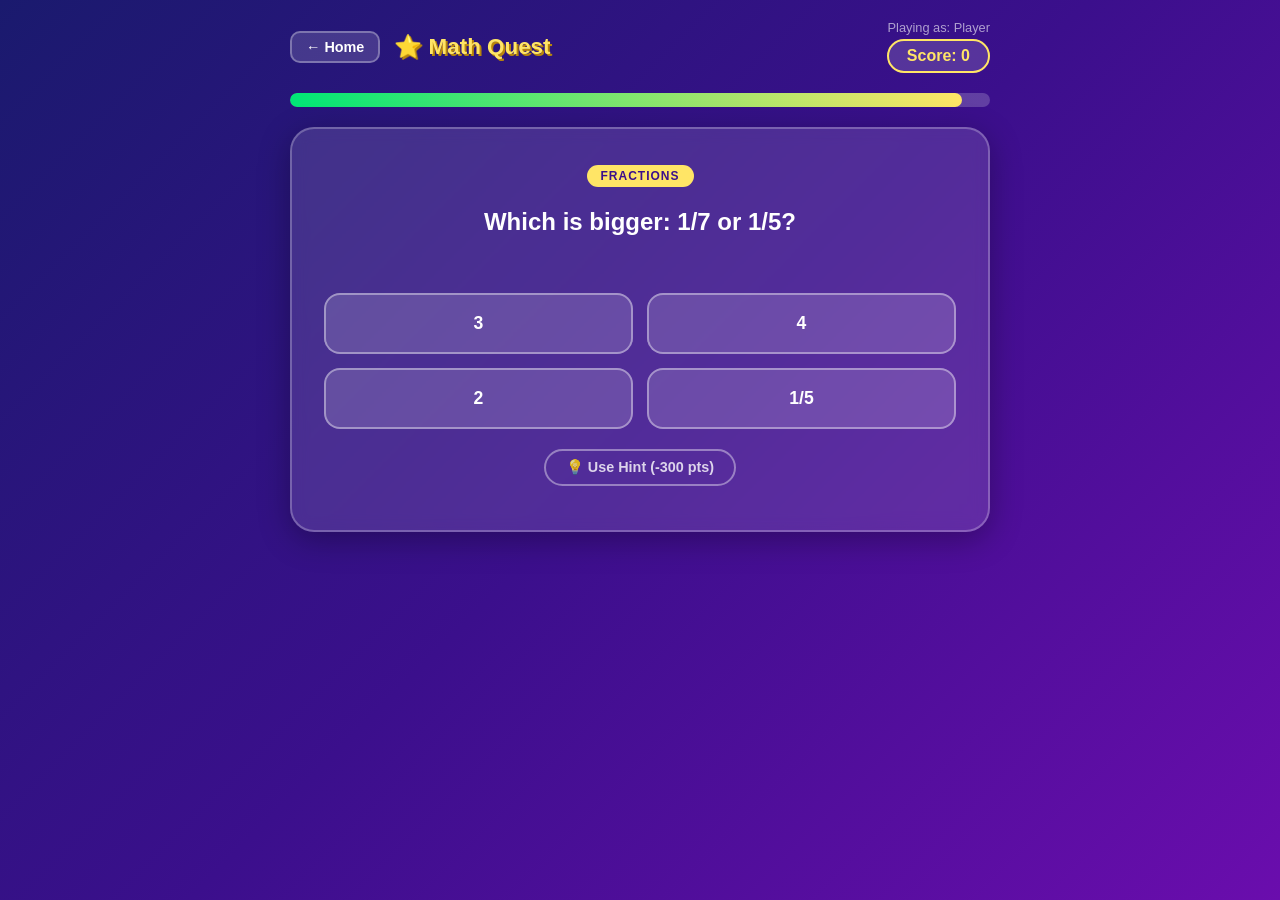
==== game.html @ cab4cd12 "Initial commit: Math Quest game for Grade 3/4 students" ====
﻿<!DOCTYPE html>
<html lang="en">
<head>
  <meta charset="UTF-8" />
  <meta name="viewport" content="width=device-width, initial-scale=1.0" />
  <title>Math Quest - Play</title>
  <style>
    * { box-sizing: border-box; margin: 0; padding: 0; }
    body {
      font-family: "Segoe UI", sans-serif;
      background: linear-gradient(135deg, #1a1a6e, #3b0f8c, #6a0dad);
      min-height: 100vh;
      display: flex;
      flex-direction: column;
      align-items: center;
      padding: 20px;
      color: white;
    }
    #header {
      width: 100%; max-width: 700px;
      display: flex; justify-content: space-between; align-items: center;
      margin-bottom: 20px;
    }
    #left-header { display: flex; align-items: center; gap: 14px; }
    #back-btn {
      background: rgba(255,255,255,0.15); border: 2px solid rgba(255,255,255,0.3);
      border-radius: 10px; color: white; font-size: 0.9rem; font-weight: 600;
      padding: 6px 14px; cursor: pointer; transition: background 0.15s;
      text-decoration: none;
    }
    #back-btn:hover { background: rgba(255,255,255,0.25); }
    #game-title { font-size: 1.4rem; font-weight: 800; color: #ffe566; text-shadow: 2px 2px 0 #b8860b; }
    #right-header { display: flex; flex-direction: column; align-items: flex-end; gap: 4px; }
    #player-name { font-size: 0.8rem; color: rgba(255,255,255,0.6); }
    #score-display {
      background: rgba(255,255,255,0.15); border: 2px solid #ffe566;
      border-radius: 30px; padding: 6px 18px; font-size: 1rem; font-weight: 700; color: #ffe566;
    }
    #timer-bar-wrap {
      width: 100%; max-width: 700px;
      background: rgba(255,255,255,0.2); border-radius: 10px; height: 14px;
      margin-bottom: 20px; overflow: hidden;
    }
    #timer-bar {
      height: 100%; width: 100%;
      background: linear-gradient(90deg, #00e676, #ffe566);
      border-radius: 10px; transition: width 0.1s linear, background 0.5s;
    }
    #question-card {
      background: rgba(255,255,255,0.12); border: 2px solid rgba(255,255,255,0.25);
      border-radius: 24px; padding: 36px 32px 28px; width: 100%; max-width: 700px;
      text-align: center; backdrop-filter: blur(8px); box-shadow: 0 8px 32px rgba(0,0,0,0.3);
    }
    #topic-badge {
      display: inline-block; background: #ffe566; color: #3b0f8c;
      font-size: 0.75rem; font-weight: 800; text-transform: uppercase;
      letter-spacing: 1px; border-radius: 20px; padding: 4px 14px; margin-bottom: 18px;
    }
    #question-text { font-size: 1.5rem; font-weight: 700; line-height: 1.4; margin-bottom: 28px; min-height: 60px; }
    #choices { display: grid; grid-template-columns: 1fr 1fr; gap: 14px; margin-bottom: 20px; }
    .choice-btn {
      background: rgba(255,255,255,0.15); border: 2px solid rgba(255,255,255,0.4);
      border-radius: 16px; color: white; font-size: 1.1rem; font-weight: 700;
      padding: 18px 12px; cursor: pointer;
      transition: background 0.15s, transform 0.1s, border-color 0.15s;
    }
    .choice-btn:hover { background: rgba(255,255,255,0.28); transform: scale(1.03); }
    .choice-btn.correct { background: #00c853; border-color: #00e676; }
    .choice-btn.wrong   { background: #d32f2f; border-color: #ff5252; }
    .choice-btn:disabled { cursor: default; transform: none; }
    #typed-area { display: flex; gap: 12px; margin-bottom: 20px; justify-content: center; }
    #typed-input {
      background: rgba(255,255,255,0.15); border: 2px solid rgba(255,255,255,0.4);
      border-radius: 14px; color: white; font-size: 1.2rem; font-weight: 700;
      padding: 14px 20px; width: 200px; text-align: center; outline: none;
    }
    #typed-input::placeholder { color: rgba(255,255,255,0.5); }
    #typed-input:focus { border-color: #ffe566; }
    #submit-btn {
      background: #ffe566; border: none; border-radius: 14px; color: #3b0f8c;
      font-size: 1.1rem; font-weight: 800; padding: 14px 28px; cursor: pointer;
      transition: transform 0.1s, background 0.15s;
    }
    #submit-btn:hover { transform: scale(1.05); background: #ffd700; }
    #hint-btn {
      background: transparent; border: 2px solid rgba(255,255,255,0.4);
      border-radius: 30px; color: rgba(255,255,255,0.8); font-size: 0.9rem;
      font-weight: 600; padding: 8px 20px; cursor: pointer;
      transition: background 0.15s, border-color 0.15s; margin-bottom: 16px;
    }
    #hint-btn:hover { background: rgba(255,255,255,0.12); border-color: white; }
    #hint-text {
      background: rgba(255,230,100,0.15); border: 1px solid #ffe566;
      border-radius: 12px; color: #ffe566; font-size: 0.95rem;
      padding: 12px 18px; margin-bottom: 16px; display: none; text-align: left;
    }
    #feedback {
      position: fixed; top: 0; left: 0; right: 0; bottom: 0;
      display: none; flex-direction: column; align-items: center; justify-content: center;
      background: rgba(0,0,0,0.55); z-index: 10;
    }
    #feedback-box {
      background: white; border-radius: 28px; padding: 48px 56px;
      text-align: center; box-shadow: 0 16px 48px rgba(0,0,0,0.4);
      animation: popIn 0.2s ease;
    }
    @keyframes popIn { from { transform: scale(0.8); opacity: 0; } to { transform: scale(1); opacity: 1; } }
    #feedback-icon   { font-size: 4rem; margin-bottom: 12px; }
    #feedback-label  { font-size: 2rem; font-weight: 800; margin-bottom: 8px; }
    #feedback-points { font-size: 1.2rem; color: #555; margin-bottom: 6px; }
    #feedback-total  { font-size: 1rem; color: #888; }
    .feedback-correct #feedback-label { color: #00c853; }
    .feedback-wrong   #feedback-label { color: #d32f2f; }
  </style>
</head>
<body>
  <div id="header">
    <div id="left-header">
      <a id="back-btn" href="index.html">&#8592; Home</a>
      <div id="game-title">&#11088; Math Quest</div>
    </div>
    <div id="right-header">
      <div id="player-name"></div>
      <div id="score-display">Score: <span id="score-number">0</span></div>
    </div>
  </div>

  <div id="timer-bar-wrap"><div id="timer-bar"></div></div>

  <div id="question-card">
    <div id="topic-badge">Loading...</div>
    <div id="question-text">Get ready!</div>
    <div id="choices"></div>
    <div id="typed-area" style="display:none">
      <input id="typed-input" type="text" placeholder="Your answer..." autocomplete="off" />
      <button id="submit-btn" onclick="handleTypedSubmit()">Go!</button>
    </div>
    <button id="hint-btn" onclick="handleHint()">&#128161; Use Hint (-300 pts)</button>
    <div id="hint-text"></div>
  </div>

  <div id="feedback">
    <div id="feedback-box">
      <div id="feedback-icon"></div>
      <div id="feedback-label"></div>
      <div id="feedback-points"></div>
      <div id="feedback-total"></div>
    </div>
  </div>

  <script src="scoring.js"></script>
  <script src="hints.js"></script>
  <script src="questionGenerator.js"></script>
  <script>
    var MULTIPLE_CHOICE_TOPICS = ["fractions", "telling time", "place value", "equals sign"];
    var currentQuestion = null;
    var timerInterval = null;
    var TIME_LIMIT = 30;
    var timeLeft = TIME_LIMIT;
    var answered = false;

    function startGame() {
      var player = getCurrentPlayer();
      document.getElementById("player-name").textContent = "Playing as: " + player;
      updateScoreDisplay();
      loadNextQuestion();
    }

    function loadNextQuestion() {
      answered = false;
      currentQuestion = getQuestion();
      resetHint();
      document.getElementById("topic-badge").textContent = currentQuestion.topic.toUpperCase();
      document.getElementById("question-text").textContent = currentQuestion.question;
      document.getElementById("hint-text").style.display = "none";
      document.getElementById("hint-text").textContent = "";
      var isMultipleChoice = MULTIPLE_CHOICE_TOPICS.indexOf(currentQuestion.topic) !== -1;
      if (isMultipleChoice) { showMultipleChoice(); } else { showTypedInput(); }
      startCountdown();
      startTimer();
    }

    function showMultipleChoice() {
      document.getElementById("typed-area").style.display = "none";
      var choicesDiv = document.getElementById("choices");
      choicesDiv.style.display = "grid";
      choicesDiv.innerHTML = "";
      var options = generateChoices(currentQuestion.answer);
      options.forEach(function(option) {
        var btn = document.createElement("button");
        btn.className = "choice-btn";
        btn.textContent = option;
        btn.onclick = (function(b, o) { return function() { handleChoiceClick(b, o); }; })(btn, option);
        choicesDiv.appendChild(btn);
      });
    }

    function handleChoiceClick(btn, chosen) {
      if (answered) return;
      answered = true;
      stopCountdown();
      var result = submitAnswer(chosen, currentQuestion.answer);
      highlightChoices();
      showFeedback(result);
    }

    function highlightChoices() {
      var buttons = document.querySelectorAll(".choice-btn");
      buttons.forEach(function(b) {
        b.disabled = true;
        if (String(b.textContent).trim().toLowerCase() === String(currentQuestion.answer).trim().toLowerCase()) {
          b.classList.add("correct");
        } else {
          b.classList.add("wrong");
        }
      });
    }

    function generateChoices(correct) {
      var wrongs = [];
      var correctStr = String(correct);
      var numericAnswer = parseFloat(correct);
      if (!isNaN(numericAnswer)) {
        var offsets = [-2, -1, 1, 2, 3, -3, 5, -5];
        shuffleArray(offsets);
        for (var i = 0; i < offsets.length && wrongs.length < 3; i++) {
          var wrong = numericAnswer + offsets[i];
          if (wrong > 0 && String(wrong) !== correctStr && wrongs.indexOf(String(wrong)) === -1) {
            wrongs.push(String(wrong));
          }
        }
      } else {
        wrongs = generateNonNumericWrongs(correct);
      }
      var fallbacks = ["12", "8", "24", "16", "6"];
      for (var j = 0; wrongs.length < 3 && j < fallbacks.length; j++) {
        if (fallbacks[j] !== correctStr && wrongs.indexOf(fallbacks[j]) === -1) { wrongs.push(fallbacks[j]); }
      }
      var options = wrongs.slice(0, 3).concat([correctStr]);
      shuffleArray(options);
      return options;
    }

    function generateNonNumericWrongs(correct) {
      if (correct.indexOf("/") !== -1) {
        var parts = correct.split("/");
        var num = parseInt(parts[0]);
        var den = parseInt(parts[1]);
        return [(num+1)+"/"+den, num+"/"+(den+1), (num+1)+"/"+(den+1)];
      }
      if (correct === "yes") return ["no", "maybe", "sometimes"];
      if (correct === "no")  return ["yes", "maybe", "sometimes"];
      return ["10", "20", "30"];
    }

    function showTypedInput() {
      document.getElementById("choices").style.display = "none";
      document.getElementById("choices").innerHTML = "";
      document.getElementById("typed-area").style.display = "flex";
      var input = document.getElementById("typed-input");
      input.value = "";
      input.focus();
    }

    function handleTypedSubmit() {
      if (answered) return;
      var input = document.getElementById("typed-input");
      var playerAnswer = input.value.trim();
      if (!playerAnswer) return;
      answered = true;
      stopCountdown();
      var result = submitAnswer(playerAnswer, currentQuestion.answer);
      showFeedback(result);
    }

    document.getElementById("typed-input").addEventListener("keydown", function(e) {
      if (e.key === "Enter") handleTypedSubmit();
    });

    function handleHint() {
      var result = useHint(currentQuestion.hint);
      var hintDiv = document.getElementById("hint-text");
      hintDiv.textContent = String.fromCodePoint(128161) + " " + result.hint;
      hintDiv.style.display = "block";
      if (!result.alreadyUsed) updateScoreDisplay();
    }

    function startCountdown() {
      timeLeft = TIME_LIMIT;
      updateTimerBar();
      timerInterval = setInterval(function() {
        timeLeft -= 0.1;
        if (timeLeft <= 0) {
          timeLeft = 0; updateTimerBar();
          if (!answered) {
            answered = true; stopCountdown();
            showFeedback({ correct: false, pointsEarned: 0, timeTaken: TIME_LIMIT, totalScore: getTotalScore() });
          }
        } else { updateTimerBar(); }
      }, 100);
    }

    function stopCountdown() { clearInterval(timerInterval); }

    function updateTimerBar() {
      var pct = (timeLeft / TIME_LIMIT) * 100;
      var bar = document.getElementById("timer-bar");
      bar.style.width = pct + "%";
      if (pct > 50) { bar.style.background = "linear-gradient(90deg, #00e676, #ffe566)"; }
      else if (pct > 20) { bar.style.background = "linear-gradient(90deg, #ffe566, #ff9800)"; }
      else { bar.style.background = "linear-gradient(90deg, #ff5252, #d32f2f)"; }
    }

    function showFeedback(result) {
      updateScoreDisplay();
      var overlay = document.getElementById("feedback");
      var box = document.getElementById("feedback-box");
      document.getElementById("feedback-icon").textContent   = result.correct ? String.fromCodePoint(127881) : String.fromCodePoint(128556);
      document.getElementById("feedback-label").textContent  = result.correct ? "Correct!" : "Not quite!";
      document.getElementById("feedback-points").textContent = result.correct
        ? "+" + result.pointsEarned + " points  (" + result.timeTaken + "s)"
        : "The answer was: " + currentQuestion.answer;
      document.getElementById("feedback-total").textContent  = "Total score: " + result.totalScore;
      box.className = result.correct ? "feedback-correct" : "feedback-wrong";
      overlay.style.display = "flex";
      setTimeout(function() { overlay.style.display = "none"; loadNextQuestion(); }, 2000);
    }

    function updateScoreDisplay() {
      document.getElementById("score-number").textContent = getTotalScore();
    }

    function shuffleArray(arr) {
      for (var i = arr.length - 1; i > 0; i--) {
        var j = Math.floor(Math.random() * (i + 1));
        var temp = arr[i]; arr[i] = arr[j]; arr[j] = temp;
      }
    }

    startGame();
  </script>
</body>
</html>
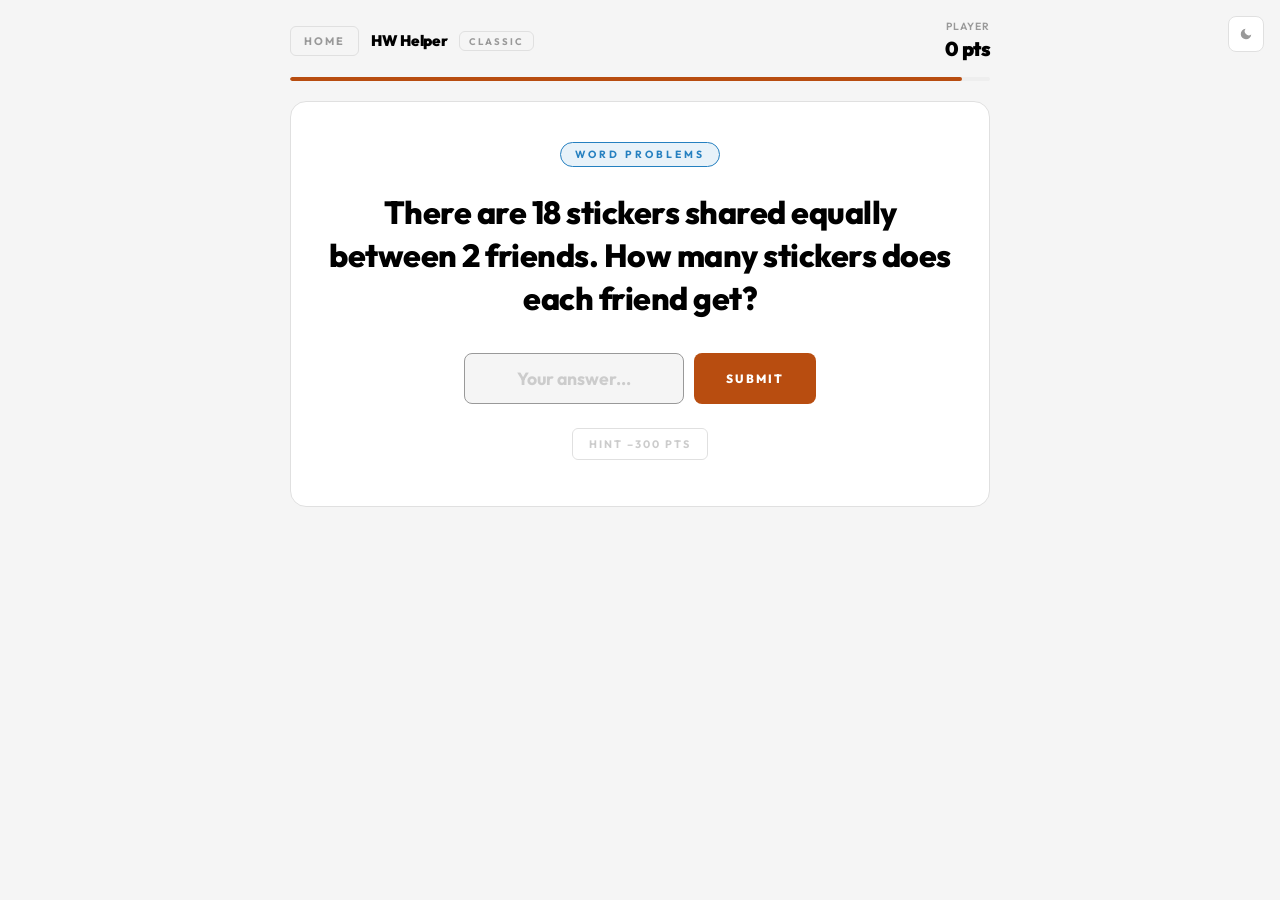
==== commit f43e56af: "Redesign UI, add homepage, and self-host Outfit font - Add home.html: landing page with hero, mode f" ====
--- a/game.html
+++ b/game.html
@@ -1,127 +1,181 @@
-﻿<!DOCTYPE html>
+<!DOCTYPE html>
 <html lang="en">
 <head>
   <meta charset="UTF-8" />
   <meta name="viewport" content="width=device-width, initial-scale=1.0" />
-  <title>Math Quest - Play</title>
+  <title>HW Helper</title>
+  <link rel="manifest" href="manifest.json" />
+  <link rel="stylesheet" href="theme.css" />
+  <script src="theme.js"></script>
   <style>
     * { box-sizing: border-box; margin: 0; padding: 0; }
     body {
-      font-family: "Segoe UI", sans-serif;
-      background: linear-gradient(135deg, #1a1a6e, #3b0f8c, #6a0dad);
+      font-family: 'Outfit', -apple-system, BlinkMacSystemFont, "Segoe UI", sans-serif;
+      background: var(--bg);
       min-height: 100vh;
-      display: flex;
-      flex-direction: column;
-      align-items: center;
-      padding: 20px;
-      color: white;
+      display: flex; flex-direction: column; align-items: center;
+      padding: 20px; color: var(--text);
     }
     #header {
       width: 100%; max-width: 700px;
       display: flex; justify-content: space-between; align-items: center;
-      margin-bottom: 20px;
-    }
-    #left-header { display: flex; align-items: center; gap: 14px; }
+      margin-bottom: 16px;
+    }
+    #left-header { display: flex; align-items: center; gap: 12px; }
     #back-btn {
-      background: rgba(255,255,255,0.15); border: 2px solid rgba(255,255,255,0.3);
-      border-radius: 10px; color: white; font-size: 0.9rem; font-weight: 600;
-      padding: 6px 14px; cursor: pointer; transition: background 0.15s;
-      text-decoration: none;
-    }
-    #back-btn:hover { background: rgba(255,255,255,0.25); }
-    #game-title { font-size: 1.4rem; font-weight: 800; color: #ffe566; text-shadow: 2px 2px 0 #b8860b; }
-    #right-header { display: flex; flex-direction: column; align-items: flex-end; gap: 4px; }
-    #player-name { font-size: 0.8rem; color: rgba(255,255,255,0.6); }
-    #score-display {
-      background: rgba(255,255,255,0.15); border: 2px solid #ffe566;
-      border-radius: 30px; padding: 6px 18px; font-size: 1rem; font-weight: 700; color: #ffe566;
-    }
+      background: transparent; border: 1px solid var(--border);
+      border-radius: 6px; color: var(--text-tertiary); font-family: inherit;
+      font-size: 0.68rem; font-weight: 700; letter-spacing: 2px; text-transform: uppercase;
+      padding: 7px 13px; cursor: pointer; text-decoration: none;
+    }
+    #back-btn:hover { border-color: var(--blue); color: var(--blue); }
+    #game-title { font-size: 0.95rem; font-weight: 900; letter-spacing: -0.3px; color: var(--text); }
+    #mode-badge {
+      font-size: 0.6rem; font-weight: 700; letter-spacing: 2px; text-transform: uppercase;
+      color: var(--text-tertiary); border: 1px solid var(--border); border-radius: 6px; padding: 3px 9px;
+    }
+    #right-header { display: flex; flex-direction: column; align-items: flex-end; gap: 3px; }
+    #player-name { font-size: 0.65rem; font-weight: 600; letter-spacing: 1px; text-transform: uppercase; color: var(--text-tertiary); }
+    #score-display { font-size: 1.25rem; font-weight: 900; color: var(--text); letter-spacing: -0.5px; }
+    #question-counter { font-size: 1rem; font-weight: 800; color: var(--text); letter-spacing: -0.3px; display: none; }
+    #streak-display { font-size: 0.72rem; font-weight: 700; color: var(--text-tertiary); letter-spacing: 1px; display: none; }
     #timer-bar-wrap {
       width: 100%; max-width: 700px;
-      background: rgba(255,255,255,0.2); border-radius: 10px; height: 14px;
+      background: var(--surface-raised); border-radius: 3px; height: 4px;
       margin-bottom: 20px; overflow: hidden;
     }
-    #timer-bar {
-      height: 100%; width: 100%;
-      background: linear-gradient(90deg, #00e676, #ffe566);
-      border-radius: 10px; transition: width 0.1s linear, background 0.5s;
-    }
+    #timer-bar { height: 100%; width: 100%; background: var(--accent); border-radius: 2px; transition: width 0.1s linear; }
     #question-card {
-      background: rgba(255,255,255,0.12); border: 2px solid rgba(255,255,255,0.25);
-      border-radius: 24px; padding: 36px 32px 28px; width: 100%; max-width: 700px;
-      text-align: center; backdrop-filter: blur(8px); box-shadow: 0 8px 32px rgba(0,0,0,0.3);
+      background: var(--surface); border: 1px solid var(--border);
+      border-radius: 16px; padding: 40px 36px 32px; width: 100%; max-width: 700px;
+      text-align: center;
     }
     #topic-badge {
-      display: inline-block; background: #ffe566; color: #3b0f8c;
-      font-size: 0.75rem; font-weight: 800; text-transform: uppercase;
-      letter-spacing: 1px; border-radius: 20px; padding: 4px 14px; margin-bottom: 18px;
-    }
-    #question-text { font-size: 1.5rem; font-weight: 700; line-height: 1.4; margin-bottom: 28px; min-height: 60px; }
-    #choices { display: grid; grid-template-columns: 1fr 1fr; gap: 14px; margin-bottom: 20px; }
+      display: inline-block; background: var(--blue-muted); color: var(--blue);
+      font-size: 0.65rem; font-weight: 700; text-transform: uppercase;
+      letter-spacing: 3px; border: 1px solid var(--blue);
+      border-radius: 100px; padding: 5px 14px; margin-bottom: 24px;
+      opacity: 0.85;
+    }
+    #question-text {
+      font-size: 2rem; font-weight: 800; line-height: 1.35;
+      margin-bottom: 32px; min-height: 60px; letter-spacing: -0.5px;
+    }
+    #typed-area { display: flex; gap: 10px; margin-bottom: 24px; justify-content: center; flex-wrap: wrap; }
+    #typed-input {
+      background: var(--bg); border: 1px solid var(--border);
+      border-radius: 8px; color: var(--text); font-family: inherit; font-size: 1.1rem; font-weight: 700;
+      padding: 13px 18px; width: 220px; text-align: center; outline: none;
+    }
+    #typed-input::placeholder { color: var(--text-quaternary); }
+    #typed-input:focus { border-color: var(--text-tertiary); }
+    #submit-btn {
+      background: var(--accent); border: none; border-radius: 8px; color: var(--accent-text);
+      font-family: inherit; font-size: 0.75rem; font-weight: 800;
+      letter-spacing: 2px; text-transform: uppercase;
+      padding: 13px 32px; cursor: pointer;
+      transition: background 0.12s, transform 0.08s;
+    }
+    #submit-btn:active { transform: scale(0.98); }
+    #submit-btn:hover { background: var(--accent-hover); }
+    #hint-btn {
+      background: transparent; border: 1px solid var(--border);
+      border-radius: 6px; color: var(--text-quaternary); font-family: inherit; font-size: 0.68rem;
+      font-weight: 700; letter-spacing: 2px; text-transform: uppercase;
+      padding: 8px 16px; cursor: pointer; margin-bottom: 14px;
+    }
+    #hint-btn:hover { border-color: var(--blue); color: var(--blue); background: var(--blue-muted); }
+    #hint-text {
+      background: var(--bg); border: 1px solid var(--border);
+      border-radius: 8px; color: var(--text-secondary); font-size: 0.88rem;
+      padding: 14px 18px; margin-bottom: 14px; display: none; text-align: left; line-height: 1.6;
+    }
+    /* ── Multiple choice ── */
+    #choices { display: none; grid-template-columns: 1fr 1fr; gap: 8px; margin-bottom: 24px; }
     .choice-btn {
-      background: rgba(255,255,255,0.15); border: 2px solid rgba(255,255,255,0.4);
-      border-radius: 16px; color: white; font-size: 1.1rem; font-weight: 700;
-      padding: 18px 12px; cursor: pointer;
-      transition: background 0.15s, transform 0.1s, border-color 0.15s;
-    }
-    .choice-btn:hover { background: rgba(255,255,255,0.28); transform: scale(1.03); }
-    .choice-btn.correct { background: #00c853; border-color: #00e676; }
-    .choice-btn.wrong   { background: #d32f2f; border-color: #ff5252; }
+      background: var(--surface-raised); border: 1px solid var(--border);
+      border-radius: 10px; color: var(--text-dim); font-family: inherit;
+      font-size: 1rem; font-weight: 700; padding: 16px 12px; cursor: pointer;
+      text-align: center; letter-spacing: -0.2px;
+      transition: border-color 0.15s, background 0.15s, transform 0.08s;
+    }
+    .choice-btn:hover { border-color: var(--accent); background: var(--accent-muted); color: var(--text); transform: translateY(-1px); }
+    .choice-btn:active { transform: translateY(0); }
     .choice-btn:disabled { cursor: default; transform: none; }
-    #typed-area { display: flex; gap: 12px; margin-bottom: 20px; justify-content: center; }
-    #typed-input {
-      background: rgba(255,255,255,0.15); border: 2px solid rgba(255,255,255,0.4);
-      border-radius: 14px; color: white; font-size: 1.2rem; font-weight: 700;
-      padding: 14px 20px; width: 200px; text-align: center; outline: none;
-    }
-    #typed-input::placeholder { color: rgba(255,255,255,0.5); }
-    #typed-input:focus { border-color: #ffe566; }
-    #submit-btn {
-      background: #ffe566; border: none; border-radius: 14px; color: #3b0f8c;
-      font-size: 1.1rem; font-weight: 800; padding: 14px 28px; cursor: pointer;
-      transition: transform 0.1s, background 0.15s;
-    }
-    #submit-btn:hover { transform: scale(1.05); background: #ffd700; }
-    #hint-btn {
-      background: transparent; border: 2px solid rgba(255,255,255,0.4);
-      border-radius: 30px; color: rgba(255,255,255,0.8); font-size: 0.9rem;
-      font-weight: 600; padding: 8px 20px; cursor: pointer;
-      transition: background 0.15s, border-color 0.15s; margin-bottom: 16px;
-    }
-    #hint-btn:hover { background: rgba(255,255,255,0.12); border-color: white; }
-    #hint-text {
-      background: rgba(255,230,100,0.15); border: 1px solid #ffe566;
-      border-radius: 12px; color: #ffe566; font-size: 0.95rem;
-      padding: 12px 18px; margin-bottom: 16px; display: none; text-align: left;
-    }
+    .choice-btn.correct { background: rgba(22, 163, 74, 0.12); border-color: #16a34a; color: #16a34a; font-weight: 800; }
+    .choice-btn.wrong   { background: rgba(220, 38, 38, 0.08); border-color: #dc2626; color: var(--text-tertiary); }
+
+    #next-btn {
+      width: 100%; background: var(--accent); border: none; border-radius: 8px; color: var(--accent-text);
+      font-family: inherit; font-size: 0.75rem; font-weight: 800;
+      letter-spacing: 2px; text-transform: uppercase;
+      padding: 15px; cursor: pointer; margin-top: 4px; display: none;
+    }
+    #next-btn:hover { background: var(--accent-hover); }
     #feedback {
       position: fixed; top: 0; left: 0; right: 0; bottom: 0;
       display: none; flex-direction: column; align-items: center; justify-content: center;
-      background: rgba(0,0,0,0.55); z-index: 10;
+      background: rgba(0,0,0,0.75); z-index: 10;
+      backdrop-filter: blur(3px); -webkit-backdrop-filter: blur(3px);
     }
     #feedback-box {
-      background: white; border-radius: 28px; padding: 48px 56px;
-      text-align: center; box-shadow: 0 16px 48px rgba(0,0,0,0.4);
-      animation: popIn 0.2s ease;
-    }
-    @keyframes popIn { from { transform: scale(0.8); opacity: 0; } to { transform: scale(1); opacity: 1; } }
-    #feedback-icon   { font-size: 4rem; margin-bottom: 12px; }
-    #feedback-label  { font-size: 2rem; font-weight: 800; margin-bottom: 8px; }
-    #feedback-points { font-size: 1.2rem; color: #555; margin-bottom: 6px; }
-    #feedback-total  { font-size: 1rem; color: #888; }
-    .feedback-correct #feedback-label { color: #00c853; }
-    .feedback-wrong   #feedback-label { color: #d32f2f; }
+      background: var(--surface); border: 1px solid var(--border);
+      border-radius: 16px; padding: 44px 52px;
+      text-align: center; animation: popIn 0.17s ease; min-width: 280px;
+      box-shadow: 0 24px 60px rgba(0,0,0,0.4);
+    }
+    @keyframes popIn { from { transform: scale(0.88); opacity: 0; } to { transform: scale(1); opacity: 1; } }
+    #feedback-label  { font-size: 1.7rem; font-weight: 900; letter-spacing: -1px; margin-bottom: 10px; color: var(--text); }
+    #feedback-points { font-size: 0.95rem; color: var(--text-secondary); margin-bottom: 6px; font-weight: 600; }
+    #feedback-total  { font-size: 0.78rem; color: var(--text-tertiary); font-weight: 600; letter-spacing: 1px; text-transform: uppercase; }
+    .feedback-correct #feedback-label { color: #16a34a; }
+    .feedback-wrong   #feedback-label { color: #dc2626; }
+    #test-results {
+      position: fixed; top: 0; left: 0; right: 0; bottom: 0;
+      display: none; flex-direction: column; align-items: center; justify-content: center;
+      background: var(--bg); z-index: 20;
+    }
+    #results-box { text-align: center; max-width: 360px; padding: 20px; }
+    #results-grade {
+      font-size: 9rem; font-weight: 900; letter-spacing: -6px;
+      color: var(--text); line-height: 1; margin-bottom: 20px;
+    }
+    #results-fraction {
+      font-size: 2.8rem; font-weight: 900; letter-spacing: -1px; color: var(--text); margin-bottom: 6px;
+    }
+    #results-pct {
+      font-size: 0.78rem; font-weight: 700; color: var(--text-tertiary);
+      letter-spacing: 3px; text-transform: uppercase; margin-bottom: 6px;
+    }
+    #results-msg {
+      font-size: 0.68rem; font-weight: 700; letter-spacing: 3px;
+      text-transform: uppercase; color: var(--text-quaternary); margin-bottom: 48px;
+    }
+    #results-actions { display: flex; gap: 10px; justify-content: center; }
+    #results-actions button {
+      background: transparent; border: 1px solid var(--border);
+      border-radius: 8px; color: var(--text-tertiary);
+      font-family: inherit; font-size: 0.68rem; font-weight: 700;
+      letter-spacing: 2px; text-transform: uppercase;
+      padding: 13px 20px; cursor: pointer;
+    }
+    #results-actions .btn-primary { background: var(--accent); color: var(--accent-text); border-color: var(--accent); }
+    #results-actions .btn-primary:hover { background: var(--accent-hover); border-color: var(--accent-hover); }
+    #results-actions .btn-secondary:hover { border-color: var(--text-tertiary); color: var(--text-secondary); }
   </style>
 </head>
 <body>
   <div id="header">
     <div id="left-header">
-      <a id="back-btn" href="index.html">&#8592; Home</a>
-      <div id="game-title">&#11088; Math Quest</div>
+      <a id="back-btn" href="index.html">Home</a>
+      <div id="game-title">HW Helper</div>
+      <div id="mode-badge"></div>
     </div>
     <div id="right-header">
       <div id="player-name"></div>
-      <div id="score-display">Score: <span id="score-number">0</span></div>
+      <div id="score-display"><span id="score-number">0</span> pts</div>
+      <div id="question-counter">Q <span id="q-current">1</span> / 20</div>
+      <div id="streak-display">Streak <span id="streak-num">0</span></div>
     </div>
   </div>
 
@@ -131,67 +185,129 @@
     <div id="topic-badge">Loading...</div>
     <div id="question-text">Get ready!</div>
     <div id="choices"></div>
-    <div id="typed-area" style="display:none">
+    <div id="typed-area">
       <input id="typed-input" type="text" placeholder="Your answer..." autocomplete="off" />
-      <button id="submit-btn" onclick="handleTypedSubmit()">Go!</button>
+      <button id="submit-btn" onclick="handleTypedSubmit()">Submit</button>
     </div>
-    <button id="hint-btn" onclick="handleHint()">&#128161; Use Hint (-300 pts)</button>
+    <button id="hint-btn" onclick="handleHint()">Hint  &ndash;300 pts</button>
     <div id="hint-text"></div>
+    <button id="next-btn" onclick="loadNextQuestion()">Next Question</button>
   </div>
 
   <div id="feedback">
     <div id="feedback-box">
-      <div id="feedback-icon"></div>
       <div id="feedback-label"></div>
       <div id="feedback-points"></div>
       <div id="feedback-total"></div>
     </div>
   </div>
 
+  <div id="test-results">
+    <div id="results-box">
+      <div id="results-grade"></div>
+      <div id="results-fraction"></div>
+      <div id="results-pct"></div>
+      <div id="results-msg"></div>
+      <div id="results-actions">
+        <button class="btn-primary" onclick="location.href='index.html'">Play Again</button>
+        <button class="btn-secondary" onclick="location.href='leaderboard.html'">Leaderboard</button>
+      </div>
+    </div>
+  </div>
+
   <script src="scoring.js"></script>
   <script src="hints.js"></script>
   <script src="questionGenerator.js"></script>
+  <script src="questionGeneratorHard.js"></script>
   <script>
-    var MULTIPLE_CHOICE_TOPICS = ["fractions", "telling time", "place value", "equals sign"];
+    var MODE_CONFIGS = {
+      classic:  { timeLimit: 30, hints: true,  label: "Classic"  },
+      accuracy: { timeLimit: 0,  hints: true,  label: "Accuracy" },
+      test:     { timeLimit: 0,  hints: false, label: "Test"     },
+      practice: { timeLimit: 0,  hints: true,  label: "Practice" },
+      hard:     { timeLimit: 15, hints: false, label: "Hard"     },
+    };
+
+    var mode = localStorage.getItem("mathGameMode") || "classic";
+    var cfg  = MODE_CONFIGS[mode] || MODE_CONFIGS.classic;
+
+    var storedCount   = parseInt(localStorage.getItem("mathGameQuestionCount") || "0");
+    var maxQ          = storedCount > 0 ? storedCount : 0;
+
     var currentQuestion = null;
-    var timerInterval = null;
-    var TIME_LIMIT = 30;
-    var timeLeft = TIME_LIMIT;
-    var answered = false;
+    var timerInterval   = null;
+    var TIME_LIMIT      = cfg.timeLimit > 0 ? cfg.timeLimit : 30;
+    var timeLeft        = TIME_LIMIT;
+    var answered        = false;
+    var questionCount   = 0;
+    var streak          = 0;
+    var totalCorrect    = 0;
+
+    // ── Init ─────────────────────────────────────────────────────────────────
 
     function startGame() {
-      var player = getCurrentPlayer();
-      document.getElementById("player-name").textContent = "Playing as: " + player;
+      document.getElementById("player-name").textContent = getCurrentPlayer();
+      document.getElementById("mode-badge").textContent  = cfg.label;
+
+      if (cfg.timeLimit === 0) {
+        document.getElementById("timer-bar-wrap").style.display = "none";
+      }
+      if (!cfg.hints) {
+        document.getElementById("hint-btn").style.display = "none";
+      } else if (mode === "practice") {
+        document.getElementById("hint-btn").textContent = "Hint  (free)";
+      }
+      if (mode === "test" || mode === "practice") {
+        document.getElementById("score-display").style.display = "none";
+      }
+      if (maxQ > 0) {
+        document.getElementById("question-counter").style.display = "block";
+      }
+      if (mode === "accuracy") {
+        document.getElementById("streak-display").style.display = "block";
+      }
+
       updateScoreDisplay();
       loadNextQuestion();
     }
 
+    // ── Question flow ─────────────────────────────────────────────────────────
+
     function loadNextQuestion() {
       answered = false;
-      currentQuestion = getQuestion();
+      questionCount++;
+      currentQuestion = mode === "hard" ? getHardQuestion() : getQuestion();
       resetHint();
-      document.getElementById("topic-badge").textContent = currentQuestion.topic.toUpperCase();
-      document.getElementById("question-text").textContent = currentQuestion.question;
-      document.getElementById("hint-text").style.display = "none";
-      document.getElementById("hint-text").textContent = "";
-      var isMultipleChoice = MULTIPLE_CHOICE_TOPICS.indexOf(currentQuestion.topic) !== -1;
-      if (isMultipleChoice) { showMultipleChoice(); } else { showTypedInput(); }
-      startCountdown();
+
+      document.getElementById("topic-badge").textContent     = currentQuestion.topic.toUpperCase();
+      document.getElementById("question-text").textContent   = currentQuestion.question;
+      document.getElementById("hint-text").style.display     = "none";
+      document.getElementById("hint-text").textContent       = "";
+      document.getElementById("next-btn").style.display      = "none";
+
+      if (maxQ > 0) {
+        document.getElementById("question-counter").textContent = "Q " + questionCount + " / " + maxQ;
+      }
+
+      if (currentQuestion.distractors) { showMultipleChoice(); } else { showTypedInput(); }
+
+      if (cfg.timeLimit > 0) { startCountdown(); }
       startTimer();
     }
 
     function showMultipleChoice() {
       document.getElementById("typed-area").style.display = "none";
-      var choicesDiv = document.getElementById("choices");
-      choicesDiv.style.display = "grid";
-      choicesDiv.innerHTML = "";
-      var options = generateChoices(currentQuestion.answer);
-      options.forEach(function(option) {
+      var div = document.getElementById("choices");
+      div.style.display = "grid";
+      div.innerHTML = "";
+      var options = currentQuestion.distractors.concat([String(currentQuestion.answer)]);
+      shuffleArray(options);
+      options.forEach(function(opt) {
         var btn = document.createElement("button");
         btn.className = "choice-btn";
-        btn.textContent = option;
-        btn.onclick = (function(b, o) { return function() { handleChoiceClick(b, o); }; })(btn, option);
-        choicesDiv.appendChild(btn);
+        btn.textContent = opt;
+        btn.onclick = (function(b, o) { return function() { handleChoiceClick(b, o); }; })(btn, opt);
+        div.appendChild(btn);
       });
     }
 
@@ -199,91 +315,171 @@
       if (answered) return;
       answered = true;
       stopCountdown();
-      var result = submitAnswer(chosen, currentQuestion.answer);
-      highlightChoices();
-      showFeedback(result);
-    }
-
-    function highlightChoices() {
-      var buttons = document.querySelectorAll(".choice-btn");
-      buttons.forEach(function(b) {
+      document.querySelectorAll(".choice-btn").forEach(function(b) {
         b.disabled = true;
-        if (String(b.textContent).trim().toLowerCase() === String(currentQuestion.answer).trim().toLowerCase()) {
-          b.classList.add("correct");
-        } else {
-          b.classList.add("wrong");
-        }
+        var isCorrect = b.textContent.trim() === String(currentQuestion.answer).trim();
+        b.classList.add(isCorrect ? "correct" : "wrong");
       });
-    }
-
-    function generateChoices(correct) {
-      var wrongs = [];
-      var correctStr = String(correct);
-      var numericAnswer = parseFloat(correct);
-      if (!isNaN(numericAnswer)) {
-        var offsets = [-2, -1, 1, 2, 3, -3, 5, -5];
-        shuffleArray(offsets);
-        for (var i = 0; i < offsets.length && wrongs.length < 3; i++) {
-          var wrong = numericAnswer + offsets[i];
-          if (wrong > 0 && String(wrong) !== correctStr && wrongs.indexOf(String(wrong)) === -1) {
-            wrongs.push(String(wrong));
-          }
-        }
-      } else {
-        wrongs = generateNonNumericWrongs(correct);
-      }
-      var fallbacks = ["12", "8", "24", "16", "6"];
-      for (var j = 0; wrongs.length < 3 && j < fallbacks.length; j++) {
-        if (fallbacks[j] !== correctStr && wrongs.indexOf(fallbacks[j]) === -1) { wrongs.push(fallbacks[j]); }
-      }
-      var options = wrongs.slice(0, 3).concat([correctStr]);
-      shuffleArray(options);
-      return options;
-    }
-
-    function generateNonNumericWrongs(correct) {
-      if (correct.indexOf("/") !== -1) {
-        var parts = correct.split("/");
-        var num = parseInt(parts[0]);
-        var den = parseInt(parts[1]);
-        return [(num+1)+"/"+den, num+"/"+(den+1), (num+1)+"/"+(den+1)];
-      }
-      if (correct === "yes") return ["no", "maybe", "sometimes"];
-      if (correct === "no")  return ["yes", "maybe", "sometimes"];
-      return ["10", "20", "30"];
+      handleAnswerResult(gradeAnswer(chosen));
     }
 
     function showTypedInput() {
-      document.getElementById("choices").style.display = "none";
-      document.getElementById("choices").innerHTML = "";
+      var choicesDiv = document.getElementById("choices");
+      choicesDiv.style.display = "none";
+      choicesDiv.innerHTML = "";
       document.getElementById("typed-area").style.display = "flex";
-      var input = document.getElementById("typed-input");
-      input.value = "";
-      input.focus();
+      var inp = document.getElementById("typed-input");
+      inp.value = "";
+      inp.focus();
     }
 
     function handleTypedSubmit() {
       if (answered) return;
-      var input = document.getElementById("typed-input");
-      var playerAnswer = input.value.trim();
-      if (!playerAnswer) return;
+      var inp = document.getElementById("typed-input");
+      if (!inp.value.trim()) return;
       answered = true;
       stopCountdown();
-      var result = submitAnswer(playerAnswer, currentQuestion.answer);
-      showFeedback(result);
+      handleAnswerResult(gradeAnswer(inp.value.trim()));
     }
 
     document.getElementById("typed-input").addEventListener("keydown", function(e) {
       if (e.key === "Enter") handleTypedSubmit();
     });
 
+    // ── Grading ───────────────────────────────────────────────────────────────
+
+    function gradeAnswer(playerAnswer) {
+      var timeTaken = (Date.now() - questionStartTime) / 1000;
+      var correct   = String(playerAnswer).trim().toLowerCase() === String(currentQuestion.answer).trim().toLowerCase();
+      var pts       = 0;
+
+      if (mode === "classic" || mode === "hard") {
+        if (correct) { pts = calculatePoints(timeTaken); addToScore(pts); }
+
+      } else if (mode === "accuracy") {
+        if (correct) {
+          streak++;
+          pts = Math.min(streak, 5) * 200;
+          addToScore(pts);
+        } else {
+          streak = 0;
+        }
+        document.getElementById("streak-num").textContent = streak;
+
+      }
+      if (correct) totalCorrect++;
+      // practice / test: no per-question score added
+
+      return {
+        correct: correct,
+        pointsEarned: pts,
+        timeTaken: Math.round(timeTaken * 10) / 10,
+        totalScore: getTotalScore(),
+      };
+    }
+
+    // ── Hint ─────────────────────────────────────────────────────────────────
+
     function handleHint() {
-      var result = useHint(currentQuestion.hint);
-      var hintDiv = document.getElementById("hint-text");
-      hintDiv.textContent = String.fromCodePoint(128161) + " " + result.hint;
-      hintDiv.style.display = "block";
-      if (!result.alreadyUsed) updateScoreDisplay();
-    }
+      var div = document.getElementById("hint-text");
+      if (mode === "practice") {
+        div.textContent = currentQuestion.hint;
+        div.style.display = "block";
+      } else {
+        var r = useHint(currentQuestion.hint);
+        div.textContent = r.hint;
+        div.style.display = "block";
+        if (!r.alreadyUsed) updateScoreDisplay();
+      }
+    }
+
+    // ── Answer result dispatch ────────────────────────────────────────────────
+
+    function handleAnswerResult(result) {
+      updateScoreDisplay();
+
+      if (mode === "practice") {
+        var div = document.getElementById("hint-text");
+        var prefix = result.correct
+          ? "Correct.  "
+          : "Incorrect. The answer was: " + currentQuestion.answer + ".  ";
+        div.textContent = prefix + currentQuestion.hint;
+        div.style.display = "block";
+        document.getElementById("next-btn").style.display = "block";
+        if (maxQ > 0 && questionCount >= maxQ) {
+          document.getElementById("next-btn").textContent = "See Results";
+          document.getElementById("next-btn").onclick = showSessionEnd;
+        }
+        return;
+      }
+
+      var isLast = maxQ > 0 && questionCount >= maxQ;
+      showFeedback(result, isLast);
+    }
+
+    // ── Feedback overlay ──────────────────────────────────────────────────────
+
+    function showFeedback(result, isLast) {
+      var box = document.getElementById("feedback-box");
+      document.getElementById("feedback-label").textContent = result.correct ? "Correct!" : "Not quite!";
+
+      if (mode === "test" || mode === "practice") {
+        document.getElementById("feedback-points").textContent = result.correct
+          ? "Correct"
+          : "Answer: " + currentQuestion.answer;
+        document.getElementById("feedback-total").textContent = totalCorrect + " correct so far";
+      } else {
+        document.getElementById("feedback-points").textContent = result.correct
+          ? "+" + result.pointsEarned + " pts  (" + result.timeTaken + "s)"
+          : "Answer: " + currentQuestion.answer;
+        document.getElementById("feedback-total").textContent = "Total: " + result.totalScore.toLocaleString() + " pts";
+      }
+
+      box.className = result.correct ? "feedback-correct" : "feedback-wrong";
+      document.getElementById("feedback").style.display = "flex";
+
+      setTimeout(function() {
+        document.getElementById("feedback").style.display = "none";
+        if (isLast) { showSessionEnd(); } else { loadNextQuestion(); }
+      }, isLast ? 1200 : 2000);
+    }
+
+    // ── Session end (all modes) ───────────────────────────────────────────────
+
+    function showSessionEnd() {
+      var total = questionCount;
+      var pct   = total > 0 ? Math.round(totalCorrect / total * 100) : 0;
+
+      if (mode === "test") {
+        var grade = pct >= 90 ? "A" : pct >= 80 ? "B" : pct >= 70 ? "C" : pct >= 60 ? "D" : "F";
+        var msgs  = { A: "Outstanding.", B: "Great work.", C: "Good effort.", D: "Keep practicing.", F: "Don't give up." };
+        document.getElementById("results-grade").textContent    = grade;
+        document.getElementById("results-fraction").textContent = totalCorrect + " / " + total;
+        document.getElementById("results-pct").textContent      = pct + "%";
+        document.getElementById("results-msg").textContent      = msgs[grade];
+        // Save test score to leaderboard
+        var scores = JSON.parse(localStorage.getItem("mathGameAllScores") || "{}");
+        var player = getCurrentPlayer();
+        scores[player] = (scores[player] || 0) + totalCorrect * 100;
+        localStorage.setItem("mathGameAllScores", JSON.stringify(scores));
+
+      } else if (mode === "practice") {
+        document.getElementById("results-grade").textContent    = pct + "%";
+        document.getElementById("results-fraction").textContent = totalCorrect + " / " + total + " correct";
+        document.getElementById("results-pct").textContent      = "practice complete";
+        document.getElementById("results-msg").textContent      = "";
+
+      } else {
+        document.getElementById("results-grade").textContent    = getTotalScore().toLocaleString();
+        document.getElementById("results-fraction").textContent = totalCorrect + " / " + total + " correct";
+        document.getElementById("results-pct").textContent      = pct + "% accuracy";
+        document.getElementById("results-msg").textContent      = cfg.label + " complete";
+      }
+
+      document.getElementById("test-results").style.display = "flex";
+    }
+
+    // ── Timer ─────────────────────────────────────────────────────────────────
 
     function startCountdown() {
       timeLeft = TIME_LIMIT;
@@ -291,12 +487,16 @@
       timerInterval = setInterval(function() {
         timeLeft -= 0.1;
         if (timeLeft <= 0) {
-          timeLeft = 0; updateTimerBar();
+          timeLeft = 0;
+          updateTimerBar();
           if (!answered) {
-            answered = true; stopCountdown();
-            showFeedback({ correct: false, pointsEarned: 0, timeTaken: TIME_LIMIT, totalScore: getTotalScore() });
+            answered = true;
+            stopCountdown();
+            handleAnswerResult(gradeAnswer(""));
           }
-        } else { updateTimerBar(); }
+        } else {
+          updateTimerBar();
+        }
       }, 100);
     }
 
@@ -306,34 +506,19 @@
       var pct = (timeLeft / TIME_LIMIT) * 100;
       var bar = document.getElementById("timer-bar");
       bar.style.width = pct + "%";
-      if (pct > 50) { bar.style.background = "linear-gradient(90deg, #00e676, #ffe566)"; }
-      else if (pct > 20) { bar.style.background = "linear-gradient(90deg, #ffe566, #ff9800)"; }
-      else { bar.style.background = "linear-gradient(90deg, #ff5252, #d32f2f)"; }
-    }
-
-    function showFeedback(result) {
-      updateScoreDisplay();
-      var overlay = document.getElementById("feedback");
-      var box = document.getElementById("feedback-box");
-      document.getElementById("feedback-icon").textContent   = result.correct ? String.fromCodePoint(127881) : String.fromCodePoint(128556);
-      document.getElementById("feedback-label").textContent  = result.correct ? "Correct!" : "Not quite!";
-      document.getElementById("feedback-points").textContent = result.correct
-        ? "+" + result.pointsEarned + " points  (" + result.timeTaken + "s)"
-        : "The answer was: " + currentQuestion.answer;
-      document.getElementById("feedback-total").textContent  = "Total score: " + result.totalScore;
-      box.className = result.correct ? "feedback-correct" : "feedback-wrong";
-      overlay.style.display = "flex";
-      setTimeout(function() { overlay.style.display = "none"; loadNextQuestion(); }, 2000);
-    }
+      bar.style.background = pct > 20 ? "var(--accent)" : "var(--text-tertiary)";
+    }
+
+    // ── Helpers ───────────────────────────────────────────────────────────────
 
     function updateScoreDisplay() {
-      document.getElementById("score-number").textContent = getTotalScore();
+      document.getElementById("score-number").textContent = getTotalScore().toLocaleString();
     }
 
     function shuffleArray(arr) {
       for (var i = arr.length - 1; i > 0; i--) {
         var j = Math.floor(Math.random() * (i + 1));
-        var temp = arr[i]; arr[i] = arr[j]; arr[j] = temp;
+        var t = arr[i]; arr[i] = arr[j]; arr[j] = t;
       }
     }
 
--- a/theme.css
+++ b/theme.css
@@ -0,0 +1,86 @@
+/* ── Self-hosted Outfit font (cached by service worker) ─────────────────── */
+@font-face {
+  font-family: 'Outfit';
+  font-style: normal;
+  font-weight: 400 900;
+  font-display: swap;
+  src: url('./fonts/outfit-latin-ext.woff2') format('woff2');
+  unicode-range: U+0100-02BA, U+02BD-02C5, U+02C7-02CC, U+02CE-02D7, U+02DD-02FF, U+0304, U+0308, U+0329, U+1D00-1DBF, U+1E00-1E9F, U+1EF2-1EFF, U+2020, U+20A0-20AB, U+20AD-20C0, U+2113, U+2C60-2C7F, U+A720-A7FF;
+}
+@font-face {
+  font-family: 'Outfit';
+  font-style: normal;
+  font-weight: 400 900;
+  font-display: swap;
+  src: url('./fonts/outfit-latin.woff2') format('woff2');
+  unicode-range: U+0000-00FF, U+0131, U+0152-0153, U+02BB-02BC, U+02C6, U+02DA, U+02DC, U+0304, U+0308, U+0329, U+2000-206F, U+20AC, U+2122, U+2191, U+2193, U+2212, U+2215, U+FEFF, U+FFFD;
+}
+
+/* ── CSS variables — dark is default ───────────────────────────────────── */
+:root {
+  --bg:              #0a0a0a;
+  --surface:         #111111;
+  --surface-raised:  #161616;
+  --border:          #1e1e1e;
+  --text:            #ffffff;
+  --text-dim:        #cccccc;
+  --text-secondary:  #888888;
+  --text-tertiary:   #444444;
+  --text-quaternary: #2a2a2a;
+  --accent:          #F58426;
+  --accent-text:     #000000;
+  --accent-hover:    #E07020;
+  --accent-muted:    rgba(245, 132, 38, 0.10);
+  --blue:            #006BB6;
+  --blue-muted:      rgba(0, 107, 182, 0.12);
+}
+
+[data-theme="light"] {
+  --bg:              #f5f5f5;
+  --surface:         #ffffff;
+  --surface-raised:  #eeeeee;
+  --border:          #e0e0e0;
+  --text:            #000000;
+  --text-dim:        #222222;
+  --text-secondary:  #555555;
+  --text-tertiary:   #999999;
+  --text-quaternary: #cccccc;
+  --accent:          #B84D10;
+  --accent-text:     #ffffff;
+  --accent-hover:    #9A3D08;
+  --accent-muted:    rgba(184, 77, 16, 0.08);
+  --blue:            #006BB6;
+  --blue-muted:      rgba(0, 107, 182, 0.10);
+}
+
+/* ── Force form elements to inherit the page font ───────────────────────── */
+button, input, textarea, select { font-family: inherit; }
+
+/* ── Smooth theme transitions ───────────────────────────────────────────── */
+*, *::before, *::after {
+  transition: background-color 0.2s ease, color 0.2s ease, border-color 0.2s ease;
+}
+
+/* ── Theme toggle button (fixed, injected by theme.js) ──────────────────── */
+#theme-toggle {
+  position: fixed;
+  top: 16px;
+  right: 16px;
+  background: var(--surface);
+  border: 1px solid var(--border);
+  border-radius: 8px;
+  color: var(--text-tertiary);
+  width: 36px;
+  height: 36px;
+  cursor: pointer;
+  z-index: 100;
+  display: flex;
+  align-items: center;
+  justify-content: center;
+  padding: 0;
+  flex-shrink: 0;
+}
+#theme-toggle:hover {
+  border-color: var(--text-secondary);
+  color: var(--text);
+}
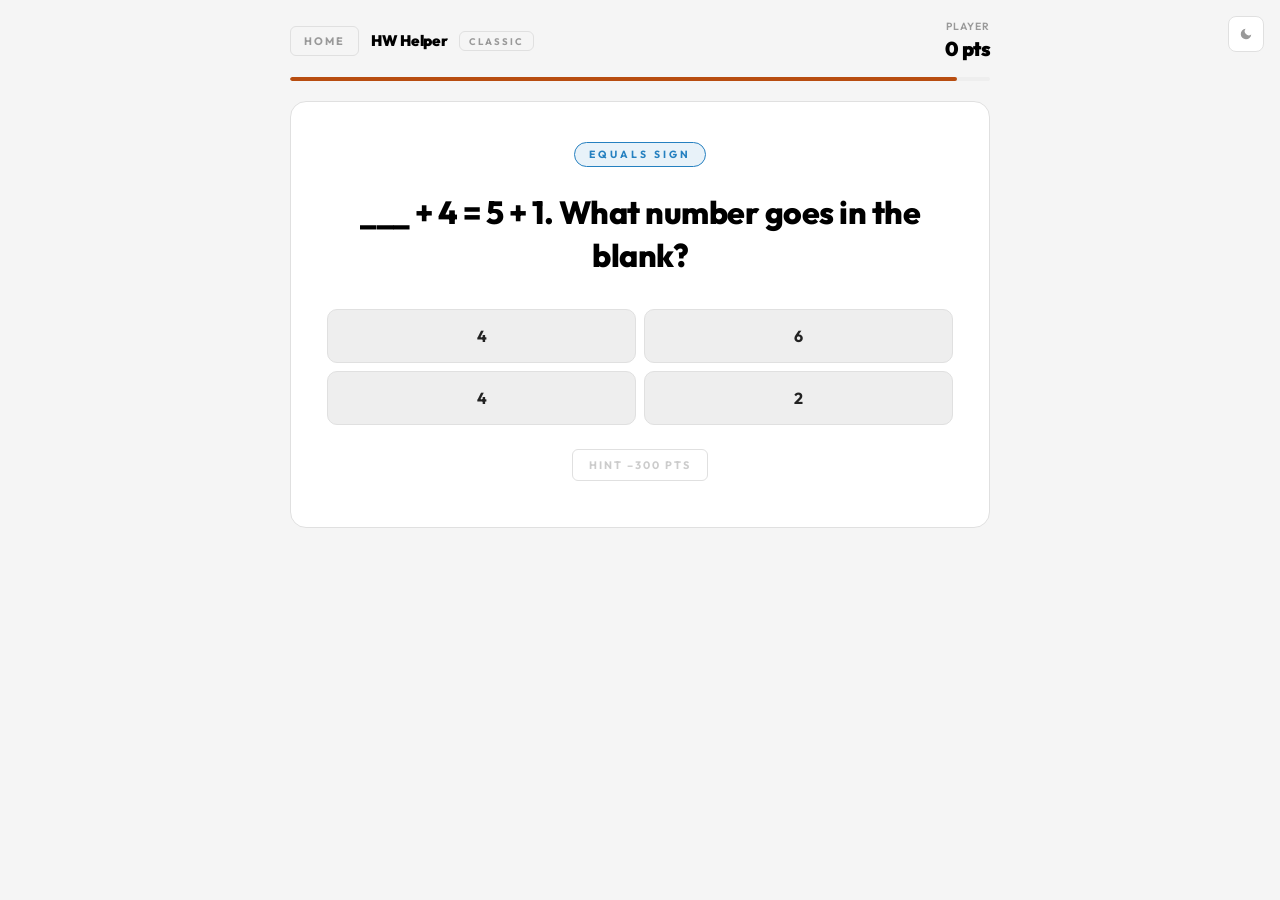
==== commit a80a5fee: "Flexible unit matching: accept cm2/cm3 as cm2/cm3 in typed answers" ====
--- a/game.html
+++ b/game.html
@@ -348,9 +348,16 @@
 
     // ── Grading ───────────────────────────────────────────────────────────────
 
+    function normalizeAnswer(s) {
+      return String(s).trim().toLowerCase()
+        .replace(/\s+/g, '')
+        .replace(/cm2/g, 'cm²').replace(/cm3/g, 'cm³')
+        .replace(/m2/g,  'm²' ).replace(/m3/g,  'm³');
+    }
+
     function gradeAnswer(playerAnswer) {
       var timeTaken = (Date.now() - questionStartTime) / 1000;
-      var correct   = String(playerAnswer).trim().toLowerCase() === String(currentQuestion.answer).trim().toLowerCase();
+      var correct   = normalizeAnswer(playerAnswer) === normalizeAnswer(currentQuestion.answer);
       var pts       = 0;
 
       if (mode === "classic" || mode === "hard") {
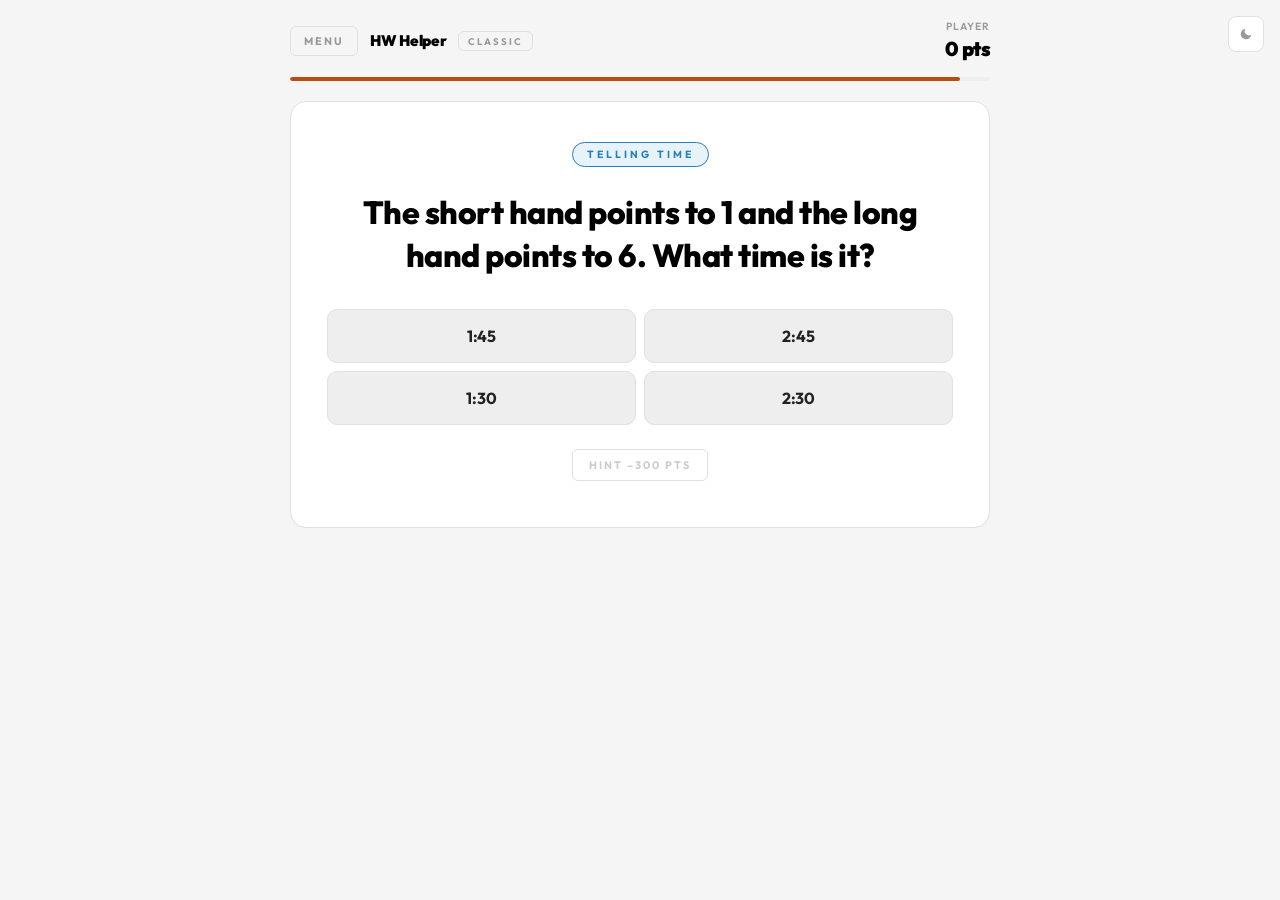
==== commit e349524f: "Make home page load first at root URL" ====
--- a/game.html
+++ b/game.html
@@ -167,7 +167,7 @@
 <body>
   <div id="header">
     <div id="left-header">
-      <a id="back-btn" href="index.html">Home</a>
+      <a id="back-btn" href="menu.html">Menu</a>
       <div id="game-title">HW Helper</div>
       <div id="mode-badge"></div>
     </div>
@@ -209,7 +209,7 @@
       <div id="results-pct"></div>
       <div id="results-msg"></div>
       <div id="results-actions">
-        <button class="btn-primary" onclick="location.href='index.html'">Play Again</button>
+        <button class="btn-primary" onclick="location.href='menu.html'">Play Again</button>
         <button class="btn-secondary" onclick="location.href='leaderboard.html'">Leaderboard</button>
       </div>
     </div>
